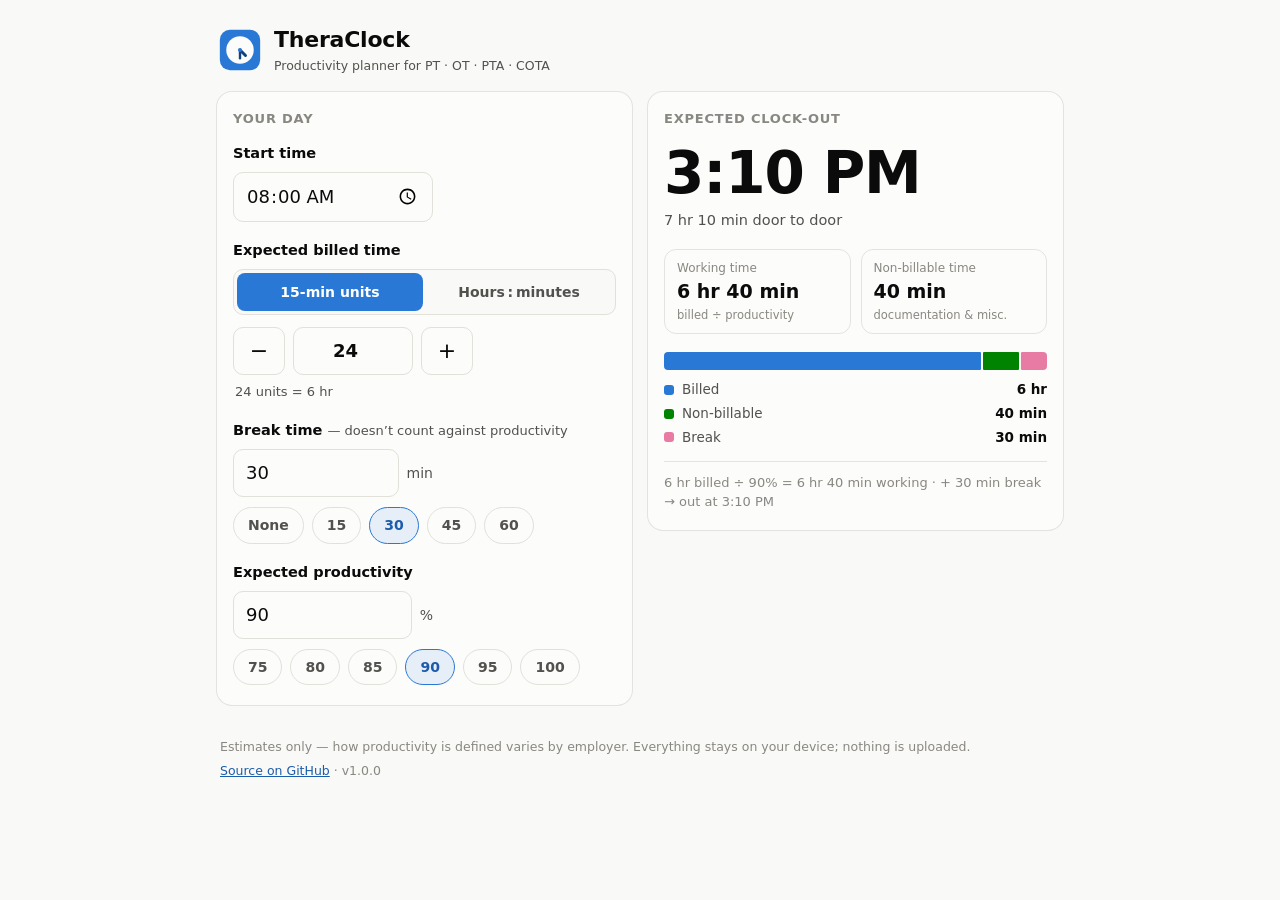
==== index.html @ 53b91d34 "TheraClock v1.0.0 — productivity day planner for PT/OT/PTA/COTA Installable PWA (offline-capable) th" ====
<!DOCTYPE html>
<html lang="en">
<head>
  <meta charset="utf-8">
  <meta name="viewport" content="width=device-width, initial-scale=1, viewport-fit=cover">
  <title>TheraClock — PT/OT Productivity Calculator</title>
  <meta name="description" content="Enter your start time, expected billed time, breaks, and productivity target — TheraClock tells you when your day should end. Built for PTs, OTs, PTAs, and COTAs.">
  <meta name="theme-color" content="#f9f9f7" media="(prefers-color-scheme: light)">
  <meta name="theme-color" content="#0d0d0d" media="(prefers-color-scheme: dark)">
  <link rel="manifest" href="manifest.webmanifest">
  <link rel="icon" href="icons/icon-192.png" type="image/png">
  <link rel="apple-touch-icon" href="icons/apple-touch-icon.png">
  <meta name="mobile-web-app-capable" content="yes">
  <meta name="apple-mobile-web-app-capable" content="yes">
  <meta name="apple-mobile-web-app-status-bar-style" content="default">
  <meta name="apple-mobile-web-app-title" content="TheraClock">
  <link rel="stylesheet" href="styles.css">
</head>
<body>
  <main class="app">
    <header class="header">
      <svg class="logo" viewBox="0 0 48 48" aria-hidden="true" focusable="false">
        <rect x="2" y="2" width="44" height="44" rx="11" fill="var(--accent)"/>
        <circle cx="24" cy="24" r="15" fill="#fcfcfb"/>
        <line x1="24" y1="24" x2="30" y2="30" stroke="#104281" stroke-width="3.2" stroke-linecap="round"/>
        <line x1="24" y1="24" x2="24" y2="33" stroke="#104281" stroke-width="2.6" stroke-linecap="round"/>
        <circle cx="24" cy="24" r="2.2" fill="var(--accent)"/>
      </svg>
      <div class="header-text">
        <h1>TheraClock</h1>
        <p class="tagline">Productivity planner for PT&nbsp;·&nbsp;OT&nbsp;·&nbsp;PTA&nbsp;·&nbsp;COTA</p>
      </div>
    </header>

    <div class="columns">
      <section class="card" aria-labelledby="inputs-heading">
        <h2 id="inputs-heading" class="card-title">Your day</h2>

        <div class="field">
          <label class="label" for="start">Start time</label>
          <input type="time" id="start" value="08:00" required>
        </div>

        <div class="field">
          <span class="label" id="billed-label">Expected billed time</span>
          <div class="segmented" role="radiogroup" aria-labelledby="billed-label">
            <input type="radio" name="billed-mode" id="mode-units" value="units" checked>
            <label for="mode-units">15-min units</label>
            <input type="radio" name="billed-mode" id="mode-hours" value="hours">
            <label for="mode-hours">Hours&thinsp;:&thinsp;minutes</label>
          </div>

          <div class="mode-pane" id="pane-units">
            <div class="stepper">
              <button type="button" class="step-btn" id="units-minus" aria-label="Decrease units">&minus;</button>
              <input type="number" id="units" inputmode="decimal" min="0" max="99" step="0.25" value="24" aria-label="Billed units">
              <button type="button" class="step-btn" id="units-plus" aria-label="Increase units">+</button>
            </div>
            <p class="hint" id="units-hint">24 units = 6 hr</p>
          </div>

          <div class="mode-pane" id="pane-hours" hidden>
            <div class="hm-row">
              <input type="number" id="bill-h" inputmode="numeric" min="0" max="24" step="1" value="6" aria-label="Billed hours">
              <span class="unit">hr</span>
              <input type="number" id="bill-m" inputmode="numeric" min="0" max="59" step="1" value="0" aria-label="Billed minutes">
              <span class="unit">min</span>
            </div>
          </div>
        </div>

        <div class="field">
          <label class="label" for="break">Break time <span class="label-sub">— doesn’t count against productivity</span></label>
          <div class="input-row">
            <input type="number" id="break" inputmode="numeric" min="0" max="480" step="5" value="30">
            <span class="unit">min</span>
          </div>
          <div class="chips" id="break-chips" role="group" aria-label="Common break lengths">
            <button type="button" data-value="0">None</button>
            <button type="button" data-value="15">15</button>
            <button type="button" data-value="30">30</button>
            <button type="button" data-value="45">45</button>
            <button type="button" data-value="60">60</button>
          </div>
        </div>

        <div class="field">
          <label class="label" for="prod">Expected productivity</label>
          <div class="input-row">
            <input type="number" id="prod" inputmode="decimal" min="1" max="200" step="any" value="90">
            <span class="unit">%</span>
          </div>
          <div class="chips" id="prod-chips" role="group" aria-label="Common productivity targets">
            <button type="button" data-value="75">75</button>
            <button type="button" data-value="80">80</button>
            <button type="button" data-value="85">85</button>
            <button type="button" data-value="90">90</button>
            <button type="button" data-value="95">95</button>
            <button type="button" data-value="100">100</button>
          </div>
        </div>
      </section>

      <section class="card result-card" aria-labelledby="result-heading">
        <h2 id="result-heading" class="card-title">Expected clock-out</h2>
        <p class="hero" id="end-time" aria-live="polite">—</p>
        <p class="hero-note" id="end-note"></p>

        <div class="tiles">
          <div class="tile">
            <span class="tile-label">Working time</span>
            <span class="tile-value" id="worked">—</span>
            <span class="tile-sub">billed ÷ productivity</span>
          </div>
          <div class="tile">
            <span class="tile-label">Non-billable time</span>
            <span class="tile-value" id="nonbill">—</span>
            <span class="tile-sub">documentation &amp; misc.</span>
          </div>
        </div>

        <div class="breakdown">
          <div class="bar" id="bar" aria-hidden="true">
            <div class="seg seg-billed" id="seg-billed"></div>
            <div class="seg seg-nonbill" id="seg-nonbill"></div>
            <div class="seg seg-break" id="seg-break"></div>
          </div>
          <ul class="legend">
            <li><span class="swatch sw-billed"></span><span class="legend-name">Billed</span><b id="lg-billed">—</b></li>
            <li><span class="swatch sw-nonbill"></span><span class="legend-name">Non-billable</span><b id="lg-nonbill">—</b></li>
            <li><span class="swatch sw-break"></span><span class="legend-name">Break</span><b id="lg-break">—</b></li>
          </ul>
        </div>

        <p class="math-line" id="math-line"></p>
        <p class="warn" id="warn" hidden></p>
      </section>
    </div>

    <footer class="footer">
      <p>Estimates only — how productivity is defined varies by employer. Everything stays on your device; nothing is uploaded.</p>
      <p><a id="gh-link" href="https://github.com/schmittmeister1/theraclock" rel="noopener">Source on GitHub</a> · v1.0.0</p>
    </footer>
  </main>

  <script src="app.js"></script>
</body>
</html>
---- styles.css ----
/* TheraClock — design tokens follow the validated reference palette:
   categorical slots 1–3 (billed / non-billable / break), text tokens for all text,
   hairline borders, 2px surface gaps between bar segments. */

:root {
  color-scheme: light;
  --page: #f9f9f7;
  --surface: #fcfcfb;
  --ink: #0b0b0b;
  --ink-2: #52514e;
  --muted: #898781;
  --hairline: rgba(11, 11, 11, 0.10);
  --gridline: #e1e0d9;
  --accent: #2a78d6;
  --accent-deep: #1c5cab;
  --accent-wash: rgba(42, 120, 214, 0.10);
  --series-billed: #2a78d6;
  --series-nonbill: #008300;
  --series-break: #e87ba4;
  --warn-ink: #8a4b00;
  --warn-wash: rgba(237, 161, 0, 0.12);
  --focus: #2a78d6;
}

@media (prefers-color-scheme: dark) {
  :root {
    color-scheme: dark;
    --page: #0d0d0d;
    --surface: #1a1a19;
    --ink: #ffffff;
    --ink-2: #c3c2b7;
    --muted: #898781;
    --hairline: rgba(255, 255, 255, 0.10);
    --gridline: #2c2c2a;
    --accent: #3987e5;
    --accent-deep: #6da7ec;
    --accent-wash: rgba(57, 135, 229, 0.16);
    --series-billed: #3987e5;
    --series-nonbill: #008300;
    --series-break: #d55181;
    --warn-ink: #fab219;
    --warn-wash: rgba(250, 178, 25, 0.10);
    --focus: #3987e5;
  }
}

* { box-sizing: border-box; }

html { -webkit-text-size-adjust: 100%; }

body {
  margin: 0;
  background: var(--page);
  color: var(--ink);
  font-family: system-ui, -apple-system, "Segoe UI", sans-serif;
  line-height: 1.45;
  padding: env(safe-area-inset-top) env(safe-area-inset-right) env(safe-area-inset-bottom) env(safe-area-inset-left);
}

.app {
  max-width: 480px;
  margin: 0 auto;
  padding: 20px 16px 32px;
}

/* ---------- header ---------- */

.header {
  display: flex;
  align-items: center;
  gap: 12px;
  margin: 4px 2px 16px;
}

.logo { width: 44px; height: 44px; flex: none; }

h1 {
  font-size: 22px;
  font-weight: 700;
  margin: 0;
  letter-spacing: -0.01em;
}

.tagline {
  margin: 1px 0 0;
  font-size: 12.5px;
  color: var(--ink-2);
}

/* ---------- cards ---------- */

.card {
  background: var(--surface);
  border: 1px solid var(--hairline);
  border-radius: 16px;
  padding: 18px 16px;
  margin-bottom: 14px;
}

.card-title {
  font-size: 13px;
  font-weight: 600;
  text-transform: uppercase;
  letter-spacing: 0.06em;
  color: var(--muted);
  margin: 0 0 14px;
}

/* ---------- fields ---------- */

.field { margin-bottom: 18px; }
.field:last-child { margin-bottom: 2px; }

.label {
  display: block;
  font-size: 14.5px;
  font-weight: 600;
  margin-bottom: 8px;
}

.label-sub {
  font-weight: 400;
  color: var(--ink-2);
  font-size: 13px;
}

input[type="time"],
input[type="number"] {
  font: inherit;
  font-size: 18px;
  color: var(--ink);
  background: var(--surface);
  border: 1px solid var(--gridline);
  border-radius: 10px;
  padding: 10px 12px;
  min-height: 46px;
  width: 100%;
}

input[type="time"] { max-width: 200px; }

input:focus-visible,
button:focus-visible {
  outline: 2px solid var(--focus);
  outline-offset: 2px;
}

.input-row {
  display: flex;
  align-items: center;
  gap: 8px;
  max-width: 200px;
}

.unit { color: var(--ink-2); font-size: 14px; flex: none; }

/* ---------- segmented control ---------- */

.segmented {
  display: flex;
  border: 1px solid var(--gridline);
  border-radius: 10px;
  padding: 3px;
  gap: 3px;
  margin-bottom: 12px;
  background: var(--page);
}

.segmented input { position: absolute; opacity: 0; pointer-events: none; }

.segmented label {
  flex: 1;
  text-align: center;
  font-size: 14px;
  font-weight: 550;
  padding: 9px 6px;
  border-radius: 8px;
  color: var(--ink-2);
  cursor: pointer;
  user-select: none;
  -webkit-tap-highlight-color: transparent;
}

.segmented input:checked + label {
  background: var(--accent);
  color: #ffffff;
}

.segmented input:focus-visible + label {
  outline: 2px solid var(--focus);
  outline-offset: 2px;
}

/* ---------- stepper ---------- */

.stepper {
  display: flex;
  align-items: stretch;
  gap: 8px;
  max-width: 240px;
}

.stepper input { text-align: center; font-weight: 600; }

.step-btn {
  font: inherit;
  font-size: 22px;
  line-height: 1;
  width: 52px;
  min-height: 46px;
  flex: none;
  border: 1px solid var(--gridline);
  border-radius: 10px;
  background: var(--surface);
  color: var(--ink);
  cursor: pointer;
  -webkit-tap-highlight-color: transparent;
}

.step-btn:active { background: var(--accent-wash); }

.hint {
  margin: 8px 2px 0;
  font-size: 13px;
  color: var(--ink-2);
}

.hm-row {
  display: flex;
  align-items: center;
  gap: 8px;
  max-width: 260px;
}

.hm-row input { text-align: center; }

/* ---------- chips ---------- */

.chips {
  display: flex;
  flex-wrap: wrap;
  gap: 8px;
  margin-top: 10px;
}

.chips button {
  font: inherit;
  font-size: 14px;
  font-weight: 550;
  padding: 7px 14px;
  min-height: 36px;
  border-radius: 999px;
  border: 1px solid var(--gridline);
  background: var(--surface);
  color: var(--ink-2);
  cursor: pointer;
  -webkit-tap-highlight-color: transparent;
}

.chips button.active {
  border-color: var(--accent);
  color: var(--accent-deep);
  background: var(--accent-wash);
}

/* ---------- results ---------- */

.hero {
  font-size: clamp(48px, 13vw, 58px);
  font-weight: 650;
  letter-spacing: -0.02em;
  margin: 2px 0 0;
  line-height: 1.05;
}

.hero .plus-day {
  font-size: 0.32em;
  font-weight: 600;
  color: var(--warn-ink);
  vertical-align: super;
  margin-left: 6px;
  white-space: nowrap;
}

.hero-note {
  margin: 6px 0 0;
  font-size: 14.5px;
  color: var(--ink-2);
  min-height: 1.4em;
}

.tiles {
  display: grid;
  grid-template-columns: 1fr 1fr;
  gap: 10px;
  margin-top: 18px;
}

.tile {
  border: 1px solid var(--hairline);
  border-radius: 12px;
  padding: 10px 12px;
  display: flex;
  flex-direction: column;
  gap: 1px;
}

.tile-label { font-size: 12px; color: var(--muted); }
.tile-value { font-size: 19px; font-weight: 600; }
.tile-sub { font-size: 11.5px; color: var(--muted); }

/* ---------- breakdown bar ---------- */

.breakdown { margin-top: 18px; }

.bar {
  display: flex;
  gap: 2px; /* surface gap between touching segments */
  height: 18px;
  border-radius: 4px;
}

.seg { border-radius: 1px; min-width: 3px; }
.seg:first-child { border-top-left-radius: 4px; border-bottom-left-radius: 4px; }
.seg:last-child { border-top-right-radius: 4px; border-bottom-right-radius: 4px; }
.seg[hidden] { display: none; }

.seg-billed { background: var(--series-billed); }
.seg-nonbill { background: var(--series-nonbill); }
.seg-break { background: var(--series-break); }

.legend {
  list-style: none;
  margin: 10px 0 0;
  padding: 0;
  display: flex;
  flex-direction: column;
  gap: 4px;
}

.legend li {
  display: flex;
  align-items: center;
  gap: 8px;
  font-size: 13.5px;
  color: var(--ink-2);
}

.legend b {
  margin-left: auto;
  color: var(--ink);
  font-weight: 600;
  font-variant-numeric: tabular-nums;
}

.swatch {
  width: 10px;
  height: 10px;
  border-radius: 3px;
  flex: none;
}

.sw-billed { background: var(--series-billed); }
.sw-nonbill { background: var(--series-nonbill); }
.sw-break { background: var(--series-break); }

.math-line {
  margin: 14px 0 0;
  padding-top: 12px;
  border-top: 1px solid var(--hairline);
  font-size: 13px;
  color: var(--muted);
}

.warn {
  margin: 12px 0 0;
  padding: 9px 12px;
  border-radius: 10px;
  background: var(--warn-wash);
  color: var(--warn-ink);
  font-size: 13.5px;
}

/* ---------- footer ---------- */

.footer {
  margin-top: 18px;
  padding: 0 4px;
  font-size: 12.5px;
  color: var(--muted);
}

.footer p { margin: 6px 0; }

.footer a { color: var(--accent-deep); }

/* ---------- wider screens ---------- */

@media (min-width: 760px) {
  .app { max-width: 880px; }
  .columns {
    display: grid;
    grid-template-columns: 1fr 1fr;
    gap: 14px;
    align-items: start;
  }
  .result-card { position: sticky; top: 16px; }
}

@media (prefers-reduced-motion: no-preference) {
  .seg { transition: flex-grow 200ms ease; }
}
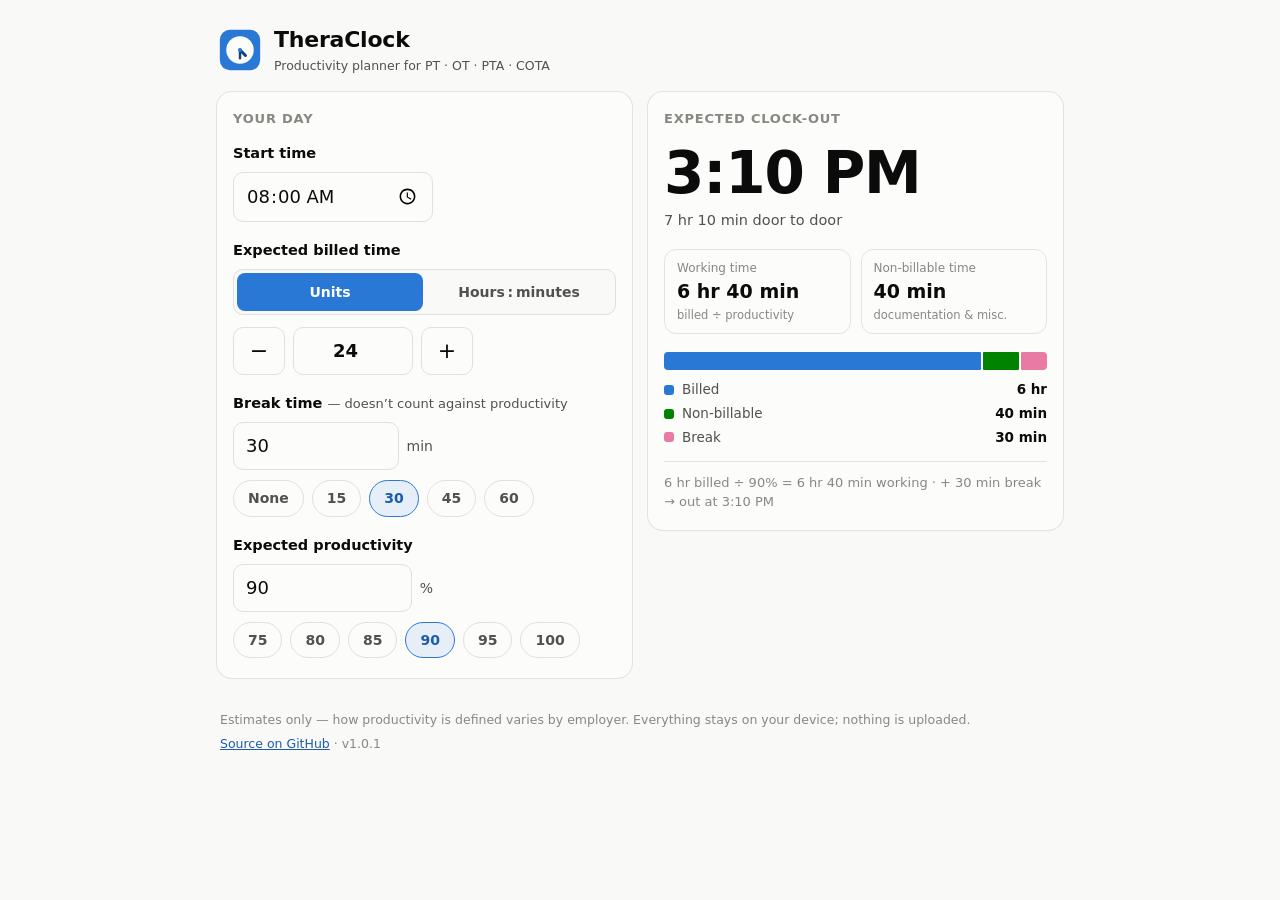
==== commit 2724281e: "Simplify billed-time entry: 'Units' label, drop conversion hint (v1.0.1) Requested tweaks: segmented" ====
--- a/index.html
+++ b/index.html
@@ -45,7 +45,7 @@
           <span class="label" id="billed-label">Expected billed time</span>
           <div class="segmented" role="radiogroup" aria-labelledby="billed-label">
             <input type="radio" name="billed-mode" id="mode-units" value="units" checked>
-            <label for="mode-units">15-min units</label>
+            <label for="mode-units">Units</label>
             <input type="radio" name="billed-mode" id="mode-hours" value="hours">
             <label for="mode-hours">Hours&thinsp;:&thinsp;minutes</label>
           </div>
@@ -56,7 +56,6 @@
               <input type="number" id="units" inputmode="decimal" min="0" max="99" step="0.25" value="24" aria-label="Billed units">
               <button type="button" class="step-btn" id="units-plus" aria-label="Increase units">+</button>
             </div>
-            <p class="hint" id="units-hint">24 units = 6 hr</p>
           </div>
 
           <div class="mode-pane" id="pane-hours" hidden>
@@ -139,7 +138,7 @@
 
     <footer class="footer">
       <p>Estimates only — how productivity is defined varies by employer. Everything stays on your device; nothing is uploaded.</p>
-      <p><a id="gh-link" href="https://github.com/schmittmeister1/theraclock" rel="noopener">Source on GitHub</a> · v1.0.0</p>
+      <p><a id="gh-link" href="https://github.com/schmittmeister1/theraclock" rel="noopener">Source on GitHub</a> · v1.0.1</p>
     </footer>
   </main>
 
--- a/styles.css
+++ b/styles.css
@@ -219,12 +219,6 @@
 
 .step-btn:active { background: var(--accent-wash); }
 
-.hint {
-  margin: 8px 2px 0;
-  font-size: 13px;
-  color: var(--ink-2);
-}
-
 .hm-row {
   display: flex;
   align-items: center;
